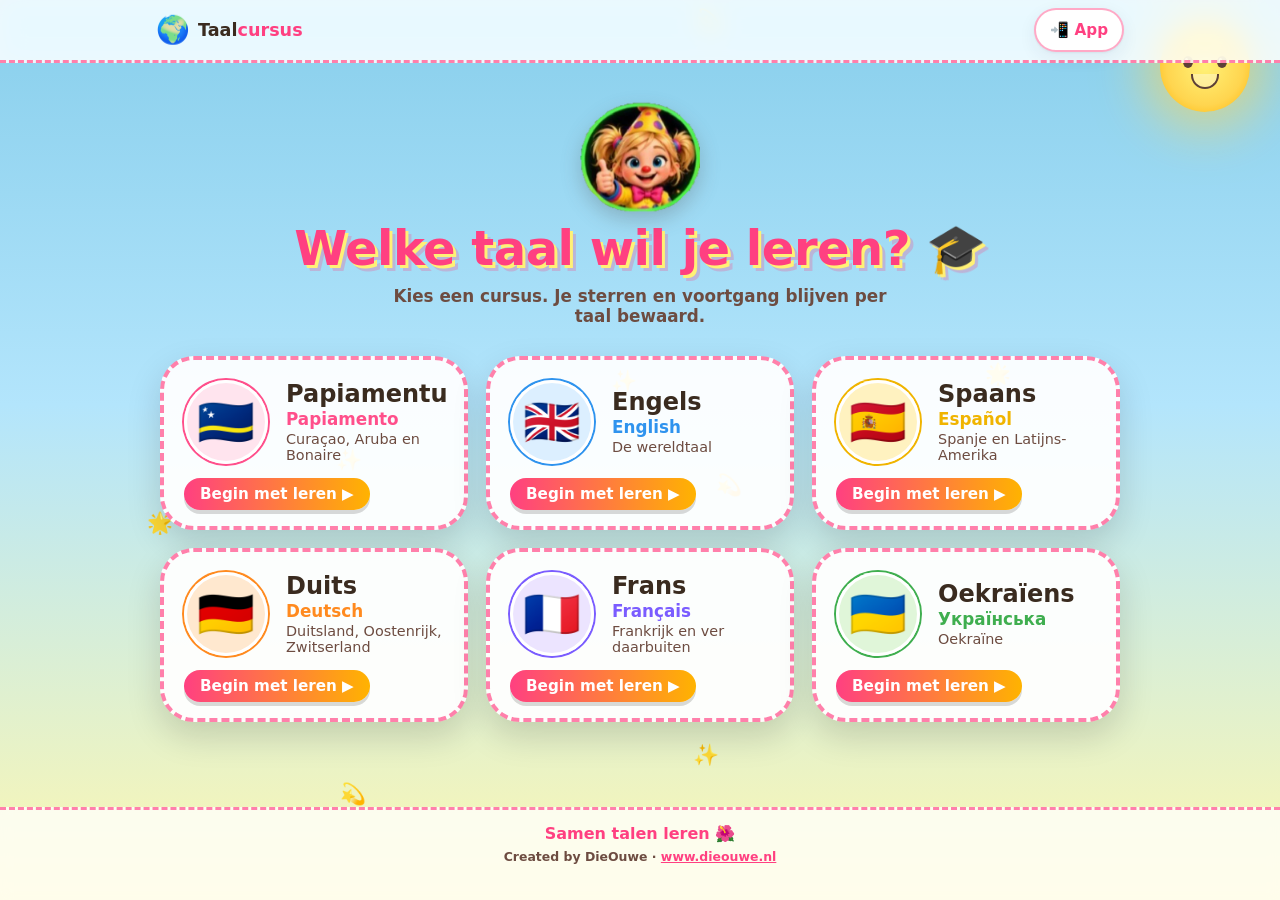
==== index.html @ 099bc3de "Meisje terug op hoofdpagina en onderhoudspagina (meisje.webp in de zip) Co-Authored-By: Claude Sonne" ====
<!DOCTYPE html>
<!-- Taalcursus - index.html (hoofdpagina) - v0.2.0 - Created by DieOuwe · www.dieouwe.nl -->
<html lang="nl">
<head>
<meta charset="UTF-8">
<meta name="viewport" content="width=device-width, initial-scale=1.0, viewport-fit=cover">
<meta name="description" content="Taalcursus: leer talen spelenderwijs met woorden, quiz, sterren en badges.">
<meta name="theme-color" content="#87ceeb">
<meta name="mobile-web-app-capable" content="yes">
<meta name="apple-mobile-web-app-capable" content="yes">
<meta name="apple-mobile-web-app-title" content="Taalcursus">
<title>🌍 Taalcursus</title>
<link rel="manifest" href="manifest.webmanifest">
<link rel="icon" href="data:image/svg+xml,%3Csvg xmlns=%22http://www.w3.org/2000/svg%22 viewBox=%220 0 100 100%22%3E%3Ctext y=%22.9em%22 font-size=%2290%22%3E🌍%3C/text%3E%3C/svg%3E">
<link rel="apple-touch-icon" href="icons/apple-touch-icon.png">
<link rel="stylesheet" href="hub.css">
<link rel="stylesheet" href="sfeer.css">
</head>
<body>

<header class="topbar">
  <div class="topbar-inner">
    <div class="brand" aria-label="Taalcursus">
      <span class="brand-logo" aria-hidden="true">🌍</span>
      <span class="brand-name">Taal<b>cursus</b></span>
    </div>
    <div class="stars-bar" id="totaalSterren" title="Al je sterren samen" hidden>
      <span aria-hidden="true">⭐</span>
      <span class="count" id="totaalCount">0</span>
      <span class="label">sterren</span>
    </div>
    <button class="top-btn install-btn" id="installBtn" type="button" title="Installeer als app" aria-label="Installeer als app">
      <span aria-hidden="true">📲</span><span class="lbl">App</span>
    </button>
  </div>
</header>

<main class="container">
  <div class="hero">
    <img class="hero-meisje" src="meisje.webp" alt="" width="120" height="120">
    <h1>Welke taal wil je leren? <span aria-hidden="true">🎓</span></h1>
    <p>Kies een cursus. Je sterren en voortgang blijven per taal bewaard.</p>
  </div>

  <section class="taal-grid" id="taalGrid" aria-label="Alle cursussen"></section>
</main>

<footer>
  <p class="foot-main">Samen talen leren 🌺</p>
  <p class="credit">Created by DieOuwe · <a href="https://www.dieouwe.nl" target="_blank" rel="noopener">www.dieouwe.nl</a></p>
</footer>

<div class="overlay" id="hulp" hidden>
  <div class="sheet" role="dialog" aria-modal="true" aria-labelledby="hulpTitel">
    <h2 id="hulpTitel">📲 Zet Taalcursus als app op je scherm</h2>
    <div id="hulpTekst"></div>
    <button type="button" class="sheet-close" id="hulpSluit">Sluiten</button>
  </div>
</div>

<noscript><p class="noscript">Zet JavaScript aan om een cursus te kiezen.</p></noscript>

<script src="cursussen.js"></script>
<script src="hub.js"></script>
<script src="sfeer.js"></script>
<script src="pwa.js"></script>
</body>
</html>
---- hub.css ----
/* ============================================================
   Taalcursus - stijl hoofdpagina  (hub.css)  v0.2.0
   Created by DieOuwe · www.dieouwe.nl
   Zelfde vormgeving en variabelen als de cursussen (papiamento/css/style.css),
   zodat alles één familie lijkt. Aanpassen? Pas eerst de variabelen in :root aan.
   ============================================================ */
:root {
  --ink: #2a2447; --muted: #7a7494; --line: rgba(42, 36, 71, .10); --bg: #fffaf3; --card: #fff;
  --brand: #6c4cf5; --pink: #ff4f8b; --sun: #ffc933;
  --r-lg: 28px; --r-md: 20px; --r-sm: 14px;
  --shadow-1: 0 1px 2px rgba(42, 36, 71, .06), 0 6px 18px rgba(42, 36, 71, .07);
  --shadow-2: 0 2px 4px rgba(42, 36, 71, .06), 0 14px 34px rgba(42, 36, 71, .12);
  --font: ui-rounded, "SF Pro Rounded", "Nunito", "Quicksand", "Segoe UI Variable Display", "Segoe UI", system-ui, -apple-system, sans-serif;
  --tint: #f1ecff; --edge: #6c4cf5;
}
[data-color="pink"]   { --tint: #ffe4ee; --edge: #ff4f8b; }
[data-color="green"]  { --tint: #e0f6d9; --edge: #3fae4f; }
[data-color="yellow"] { --tint: #fff2c0; --edge: #f0b400; }
[data-color="purple"] { --tint: #ece4ff; --edge: #7a5cff; }
[data-color="red"]    { --tint: #ffe2de; --edge: #ef5a4f; }
[data-color="blue"]   { --tint: #dcefff; --edge: #2f93ee; }
[data-color="orange"] { --tint: #ffe8cf; --edge: #ff8a1f; }

* { box-sizing: border-box; margin: 0; padding: 0; -webkit-tap-highlight-color: transparent; }
html { -webkit-text-size-adjust: 100%; }
body {
  font-family: var(--font); color: var(--ink); min-height: 100vh; overflow-x: hidden; background-color: var(--bg);
  background-image:
    radial-gradient(900px 500px at 8% -5%, #ffd9e6 0, transparent 60%),
    radial-gradient(800px 500px at 100% 0%, #dcecff 0, transparent 60%),
    radial-gradient(700px 500px at 50% 110%, #e6f9dc 0, transparent 60%);
  background-attachment: fixed;
  display: flex; flex-direction: column;
}
button { font-family: inherit; color: inherit; touch-action: manipulation; cursor: pointer; border: 0; background: none; }
button:focus-visible, a:focus-visible { outline: 4px solid var(--brand); outline-offset: 3px; }
[hidden] { display: none !important; }
.noscript { text-align: center; padding: 20px; }
.container { max-width: 1000px; width: 100%; margin: 0 auto; padding: 0 20px; flex: 1; }

/* bovenbalk */
.topbar {
  position: sticky; top: 0; z-index: 100; background: rgba(255, 255, 255, .82);
  -webkit-backdrop-filter: saturate(160%) blur(12px); backdrop-filter: saturate(160%) blur(12px);
  border-bottom: 1px solid var(--line); padding-top: env(safe-area-inset-top);
}
.topbar-inner { max-width: 1000px; margin: 0 auto; padding: 8px 16px; display: flex; align-items: center; gap: 10px; }
.brand { display: flex; align-items: center; gap: 8px; margin-right: auto; min-width: 0; text-decoration: none; color: inherit; border-radius: 12px; }
.brand-logo { font-size: 1.7rem; line-height: 1; transition: transform .2s; }
a.brand:hover .brand-logo { transform: rotate(-12deg) scale(1.1); }
.brand-name { font-size: 1.1rem; font-weight: 600; white-space: nowrap; }
.brand-name b { color: var(--brand); font-weight: 800; }
.stars-bar { display: flex; align-items: center; gap: 8px; background: #fff6d6; border: 2px solid var(--sun); border-radius: 999px; padding: 5px 14px; min-height: 44px; }
.stars-bar .count { font-size: 1.2rem; font-weight: 800; color: #b26a00; font-variant-numeric: tabular-nums; }
.stars-bar .label { font-size: .85rem; color: #a07a2b; font-weight: 600; }
.top-btn {
  min-width: 44px; min-height: 44px; border-radius: 999px; background: #fff; border: 2px solid var(--line); box-shadow: var(--shadow-1);
  display: inline-flex; align-items: center; justify-content: center; gap: 6px; font-size: 1.2rem; transition: transform .15s, border-color .15s;
}
.top-btn:hover { transform: translateY(-1px); border-color: var(--brand); }
.install-btn { padding: 0 14px; font-weight: 700; font-size: .95rem; color: var(--brand); border-color: rgba(108, 76, 245, .35); }
.install-btn .lbl { display: none; }

/* hoofdpagina */
.hero { text-align: center; padding: 34px 0 22px; }
.hero h1 { font-size: clamp(1.9rem, 6vw, 3rem); font-weight: 800; letter-spacing: -.5px; color: var(--ink); line-height: 1.15; }
.hero p { margin: 10px auto 0; max-width: 520px; color: var(--muted); font-size: 1.05rem; font-weight: 500; }

.taal-grid { display: grid; grid-template-columns: 1fr; gap: 16px; padding: 8px 0 40px; }
.taal-card {
  position: relative; display: grid; grid-template-columns: auto 1fr; grid-template-areas: "vlag tekst" "voet voet";
  align-items: center; column-gap: 18px; row-gap: 14px; text-decoration: none; color: inherit;
  background: var(--card); border: 1px solid var(--line); border-radius: var(--r-lg); padding: 20px 20px 16px; box-shadow: var(--shadow-1);
  transition: transform .18s, box-shadow .18s; overflow: hidden;
}
.taal-card::before { content: ""; position: absolute; inset: 0 0 auto 0; height: 6px; background: var(--edge); }
.taal-card:hover { transform: translateY(-4px); box-shadow: var(--shadow-2); }
.taal-card:active { transform: scale(.985); }
.vlag {
  grid-area: vlag; display: grid; place-items: center; width: 84px; height: 84px; border-radius: 50%; font-size: 2.9rem;
  background: var(--tint); box-shadow: inset 0 0 0 3px #fff, 0 0 0 2px var(--edge);
}
.taal-tekst { grid-area: tekst; display: flex; flex-direction: column; min-width: 0; }
.taal-tekst h2 { font-size: 1.5rem; font-weight: 800; line-height: 1.15; }
.taal-tekst .eigen { font-size: 1.05rem; font-weight: 700; color: var(--edge); }
.taal-tekst .sub { font-size: .9rem; color: var(--muted); font-weight: 500; margin-top: 2px; }
.taal-voet { grid-area: voet; display: flex; flex-wrap: wrap; gap: 8px; align-items: center; }
.stat { background: var(--tint); color: var(--ink); border-radius: 999px; padding: 5px 12px; font-size: .9rem; font-weight: 800; }
.badge-go { background: var(--edge); color: #fff; border-radius: 999px; padding: 7px 16px; font-size: .95rem; font-weight: 800; }
.badge-soon { background: rgba(42, 36, 71, .08); color: var(--muted); border-radius: 999px; padding: 6px 14px; font-size: .9rem; font-weight: 800; }
.taal-card.soon { background: rgba(255, 255, 255, .7); }
.taal-card.soon .vlag { filter: grayscale(.55); opacity: .85; }
.taal-card.soon::before { opacity: .45; }

/* "binnenkort"-pagina's */
.soon-page { max-width: 560px; margin: 0 auto; text-align: center; padding: 40px 0 50px; }
.soon-card { background: var(--card); border: 1px solid var(--line); border-radius: 32px; padding: 0 24px 28px; box-shadow: var(--shadow-2); overflow: hidden; }
.soon-card .stage { margin: 0 -24px 20px; padding: 30px 0 24px; background: var(--tint); }
.soon-card .stage .vlag { display: inline-grid; width: 120px; height: 120px; font-size: 4.2rem; }
.soon-card h1 { font-size: clamp(1.8rem, 7vw, 2.4rem); font-weight: 800; }
.soon-card .eigen { color: var(--edge); font-weight: 800; font-size: 1.15rem; margin-top: 2px; }
.soon-card p { color: var(--muted); font-weight: 500; line-height: 1.55; margin: 14px auto 0; max-width: 420px; }
.soon-card ul { list-style: none; text-align: left; display: inline-block; margin: 16px 0 0; }
.soon-card li { padding: 4px 0; font-weight: 700; }
.soon-card li::before { content: "✓"; color: var(--edge); font-weight: 800; margin-right: 10px; }
.knop-terug {
  display: inline-flex; align-items: center; justify-content: center; margin-top: 24px; min-height: 52px; padding: 0 30px; border-radius: 999px;
  text-decoration: none; font-weight: 800; font-size: 1.05rem; color: #fff; background: linear-gradient(135deg, #6c4cf5, #8a6bff); box-shadow: 0 8px 20px rgba(108, 76, 245, .35);
}

/* uitleg-overlay (app installeren) */
.overlay { position: fixed; inset: 0; z-index: 1100; display: grid; place-items: center; padding: 16px; background: rgba(42, 36, 71, .55); -webkit-backdrop-filter: blur(4px); backdrop-filter: blur(4px); }
.sheet { width: min(480px, 100%); max-height: 90vh; overflow: auto; background: #fff; border-radius: var(--r-lg); padding: 24px 22px 20px; box-shadow: var(--shadow-2); }
.sheet h2 { font-size: 1.3rem; font-weight: 800; margin-bottom: 10px; }
.sheet p, .sheet li { line-height: 1.5; font-size: 1rem; }
.sheet ol, .sheet ul { margin: 8px 0 8px 22px; }
.sheet .warn { background: #fff4d6; border-radius: var(--r-sm); padding: 10px 12px; margin: 10px 0; font-size: .95rem; }
.sheet-close { display: block; margin: 16px auto 0; min-height: 48px; padding: 0 32px; border-radius: 999px; font-size: 1.05rem; font-weight: 800; color: #fff; background: var(--brand); }

footer { text-align: center; padding: 8px 20px 36px; color: var(--muted); }
footer .foot-main { font-weight: 800; color: var(--brand); }
footer .credit { margin-top: 6px; font-size: .78rem; }
footer a { color: inherit; }

@media (min-width: 640px) {
  .install-btn .lbl { display: inline; }
  .taal-grid { grid-template-columns: repeat(2, 1fr); gap: 18px; }
}
@media (min-width: 900px) {
  .taal-grid { grid-template-columns: repeat(3, 1fr); }
}
@media (max-width: 480px) {
  .container { padding: 0 14px; }
  .topbar-inner { padding: 6px 10px; gap: 8px; }
  .stars-bar { padding: 4px 12px; gap: 6px; }
  .hero { padding: 22px 0 14px; }
  .vlag { width: 72px; height: 72px; font-size: 2.5rem; }
  .taal-tekst h2 { font-size: 1.35rem; }
}
@media (prefers-reduced-motion: reduce) { * { animation: none !important; transition: none !important; } }

/* ============================================================
   Merk "De wereld rond in 80 vragen" (v0.2.0): hemel, speelse letters, stippellijnen.
   Staat achteraan, zodat het de standaardwaarden hierboven overschrijft. Zon, wolken en ballonnen: sfeer.css / sfeer.js.
   ============================================================ */
:root {
  --ink: #3a2b1f; --muted: #6d4c41; --brand: #ff4081; --pink: #ff4081; --dash: #ff80ab;
  --font: "Comic Sans MS", "Baloo 2", ui-rounded, "Segoe UI", system-ui, -apple-system, sans-serif;
  --sun-top: 74px;
}
body { background-color: #b3e5fc; background-image: linear-gradient(180deg, #87ceeb 0%, #b3e5fc 45%, #fff8b0 100%); background-attachment: fixed; position: relative; }
.container, footer { position: relative; z-index: 2; }
.topbar { background: rgba(255, 255, 255, .85); border-bottom: 3px dashed var(--dash); }
.brand-name b { color: var(--brand); }
.install-btn { color: var(--brand); border-color: rgba(255, 64, 129, .45); }
.top-btn:hover { border-color: var(--brand); }
.stars-bar { background: #fff8d6; border-color: #ffb300; }

.hero h1 { color: #ff4081; text-shadow: 3px 3px 0 #fff176, 6px 6px 0 rgba(255, 64, 129, .25); }
.hero p { color: var(--muted); font-weight: 700; }

.taal-card { background: rgba(255, 255, 255, .93); border: 4px dashed var(--dash); border-radius: 34px; box-shadow: 0 14px 34px rgba(0, 0, 0, .15); }
.taal-card::before { display: none; }
.taal-card:hover { transform: translateY(-5px) rotate(-.6deg); box-shadow: 0 20px 44px rgba(0, 0, 0, .2); }
.taal-card.soon { background: rgba(255, 255, 255, .75); }
.taal-tekst h2 { color: var(--ink); }
.badge-go { background: linear-gradient(90deg, #ff4081, #ffb300); box-shadow: 0 4px 0 rgba(0, 0, 0, .15); }
.badge-soon { background: rgba(58, 43, 31, .08); }
.stat { background: #fff8d6; }

.soon-card { border: 4px dashed var(--dash); border-radius: 34px; }
.knop-terug { background: linear-gradient(90deg, #ff4081, #ffb300); box-shadow: 0 6px 0 rgba(0, 0, 0, .15); }
.sheet-close { background: var(--brand); }
.sheet { border: 4px dashed var(--dash); }

footer { background: rgba(255, 255, 255, .75); -webkit-backdrop-filter: blur(6px); backdrop-filter: blur(6px); border-top: 3px dashed var(--dash); margin-top: 10px; padding-top: 14px; color: var(--muted); font-weight: 700; }
footer .foot-main { color: var(--brand); }
footer a { color: var(--brand); }

/* meisje op de hoofdpagina (zelfde figuurtje als bij goed/fout in de cursussen) */
.hero-meisje { display: block; margin: 0 auto 4px; width: 120px; height: 120px; object-fit: contain; filter: drop-shadow(0 8px 10px rgba(58, 43, 31, .22)); animation: meisjeZacht 5s ease-in-out infinite; }
@keyframes meisjeZacht { 0%, 100% { transform: translateY(0) rotate(-2deg); } 50% { transform: translateY(-5px) rotate(2deg); } }
@media (max-width: 480px) { .hero-meisje { width: 96px; height: 96px; } }
@media (prefers-reduced-motion: reduce) { .hero-meisje { animation: none; } }
---- sfeer.css ----
/* ============================================================
   Taalcursus - sfeer (zon, wolken, ballonnen, sterren, vlaggetjes)  (sfeer.css)  v0.1.0
   Created by DieOuwe · www.dieouwe.nl
   Het vrolijke merk van "De wereld rond in 80 vragen". Wordt geladen door de hoofdpagina en de onderhoudspagina.
   De elementen worden door sfeer.js gemaakt. Bij "minder beweging" staat alles stil.
   ============================================================ */
:root { --sun-top: 22px; }

.sun {
  position: fixed; top: var(--sun-top); right: 30px; width: 90px; height: 90px; border-radius: 50%; z-index: 0; pointer-events: none;
  background: radial-gradient(circle, #fff176 0%, #ffd54f 60%, #ffb300 100%);
  box-shadow: 0 0 50px 16px rgba(255, 213, 79, .6); animation: sunPulse 4s ease-in-out infinite;
}
@keyframes sunPulse { 0%, 100% { transform: scale(1); } 50% { transform: scale(1.08); } }
.sun .eye { position: absolute; top: 38%; width: 10px; height: 12px; background: #5d4037; border-radius: 50%; }
.sun .eye.left { left: 26%; }
.sun .eye.right { right: 26%; }
.sun .eye::after { content: ''; position: absolute; top: 2px; left: 2px; width: 3px; height: 3px; background: #fff; border-radius: 50%; }
.sun .mouth {
  position: absolute; bottom: 26%; left: 50%; transform: translateX(-50%); width: 28px; height: 15px;
  border: 2.5px solid #5d4037; border-top: none; border-radius: 0 0 28px 28px; background: rgba(255, 255, 255, .35);
}

.cloud { position: fixed; background: #fff; border-radius: 50%; opacity: .9; z-index: 0; pointer-events: none; filter: drop-shadow(0 6px 10px rgba(0, 0, 0, .08)); }
.cloud::before, .cloud::after { content: ''; position: absolute; background: #fff; border-radius: 50%; }
.cloud::before { width: 60%; height: 100%; top: -45%; left: 10%; }
.cloud::after { width: 50%; height: 90%; top: -30%; right: 10%; }
.cloud1 { width: 120px; height: 42px; top: 70px; left: -200px; animation: drift 40s linear infinite; }
.cloud2 { width: 90px; height: 32px; top: 150px; left: -200px; animation: drift 55s linear infinite; animation-delay: -15s; }
.cloud3 { width: 150px; height: 52px; top: 36px; left: -250px; animation: drift 70s linear infinite; animation-delay: -30s; }
@keyframes drift { from { transform: translateX(0); } to { transform: translateX(120vw); } }

.balloon {
  position: fixed; bottom: -220px; width: 50px; height: 66px; border-radius: 50% 50% 50% 50% / 60% 60% 40% 40%; z-index: 1; pointer-events: none;
  animation: floatUp linear infinite; box-shadow: inset -8px -10px 0 rgba(0, 0, 0, .08);
}
.balloon::after { content: ''; position: absolute; bottom: -10px; left: 50%; width: 2px; height: 12px; background: #8d6e63; transform: translateX(-50%); }
.balloon::before { content: ''; position: absolute; top: 10px; left: 12px; width: 12px; height: 17px; background: rgba(255, 255, 255, .55); border-radius: 50%; transform: rotate(-20deg); }
@keyframes floatUp { from { transform: translateY(0) rotate(-3deg); } to { transform: translateY(-130vh) rotate(3deg); } }

.star { position: fixed; font-size: 1.3rem; animation: twinkle 2s ease-in-out infinite; z-index: 1; pointer-events: none; }
@keyframes twinkle { 0%, 100% { opacity: .3; transform: scale(.8) rotate(0deg); } 50% { opacity: 1; transform: scale(1.2) rotate(20deg); } }

.road { position: fixed; bottom: 56px; left: 0; right: 0; height: 6px; background: repeating-linear-gradient(90deg, #555 0 26px, transparent 26px 52px); opacity: .35; z-index: 1; pointer-events: none; }
.vehicle { position: fixed; bottom: 62px; font-size: 4.5rem; z-index: 2; pointer-events: none; filter: drop-shadow(0 8px 8px rgba(0, 0, 0, .25)); }
.police { left: -200px; animation: driveRight 9s linear infinite; }
.fire { right: -200px; animation: driveLeft 11s linear infinite; animation-delay: 2s; }
@keyframes driveRight {
  0% { transform: translateX(0) scaleX(-1) translateY(0); } 45% { transform: translateX(48vw) scaleX(-1) translateY(-3px); }
  55% { transform: translateX(48vw) scaleX(-1) translateY(-3px); } 100% { transform: translateX(120vw) scaleX(-1) translateY(0); }
}
@keyframes driveLeft {
  0% { transform: translateX(0) scaleX(1) translateY(0); } 45% { transform: translateX(-48vw) scaleX(1) translateY(-3px); }
  55% { transform: translateX(-48vw) scaleX(1) translateY(-3px); } 100% { transform: translateX(-120vw) scaleX(1) translateY(0); }
}
.vehicle .light { position: absolute; top: -8px; left: 50%; transform: translateX(-50%); width: 20px; height: 20px; border-radius: 50%; animation: flash .5s steps(2) infinite; }
.police .light { background: #2196f3; box-shadow: 0 0 22px 8px #2196f3; }
.fire .light { background: #f44336; box-shadow: 0 0 22px 8px #f44336; }
@keyframes flash { 0%, 100% { opacity: 1; } 50% { opacity: .15; } }

.vlag-popup {
  position: fixed; z-index: 5; pointer-events: none; display: flex; flex-direction: column; align-items: center; gap: 6px;
  animation: popUp 5s cubic-bezier(.25, 1.2, .4, 1) forwards; filter: drop-shadow(0 10px 14px rgba(0, 0, 0, .25)); will-change: transform, opacity;
}
.vlag-popup .vlag-groot { font-size: 4rem; line-height: 1; animation: vlagWiggle 2.2s ease-in-out infinite; }
.vlag-popup .naam {
  padding: 5px 16px; font-size: 1rem; font-weight: 900; color: #fff; white-space: nowrap; border-radius: 99px; border: 3px solid #fff;
  background: linear-gradient(90deg, #ff4081, #ffb300, #66bb6a, #42a5f5); background-size: 300% 100%;
  box-shadow: 0 6px 0 rgba(0, 0, 0, .2); text-shadow: 2px 2px 0 rgba(0, 0, 0, .25); animation: regenboog 4s linear infinite;
}
@keyframes popUp {
  0% { opacity: 0; scale: .4; rotate: -15deg; } 12% { opacity: 1; scale: 1.1; rotate: 5deg; } 22% { scale: 1; rotate: -3deg; }
  35% { scale: 1.05; rotate: 3deg; } 50% { opacity: 1; scale: 1; rotate: 0deg; } 80% { opacity: 1; scale: 1; rotate: 0deg; }
  100% { opacity: 0; scale: .5; rotate: 15deg; }
}
@keyframes vlagWiggle { 0%, 100% { transform: rotate(-6deg) scale(1); } 50% { transform: rotate(6deg) scale(1.08); } }
@keyframes regenboog { 0% { background-position: 0% 50%; } 100% { background-position: 300% 50%; } }

@media (max-width: 480px) {
  .sun { width: 70px; height: 70px; right: 12px; }
  .sun .eye { width: 8px; height: 10px; }
  .sun .mouth { width: 22px; height: 12px; border-width: 2px; }
  .vehicle { font-size: 3.4rem; bottom: 52px; }
  .road { bottom: 46px; }
  .vehicle .light { width: 15px; height: 15px; top: -6px; }
  .vlag-popup .vlag-groot { font-size: 2.8rem; }
  .vlag-popup .naam { font-size: .85rem; padding: 4px 12px; }
}
@media (prefers-reduced-motion: reduce) {
  .sun, .cloud, .balloon, .star, .vehicle, .vlag-popup, .vlag-popup .vlag-groot, .vlag-popup .naam, .vehicle .light { animation: none !important; }
  .cloud1 { left: 8%; } .cloud2 { left: 55%; } .cloud3 { left: 30%; }
}
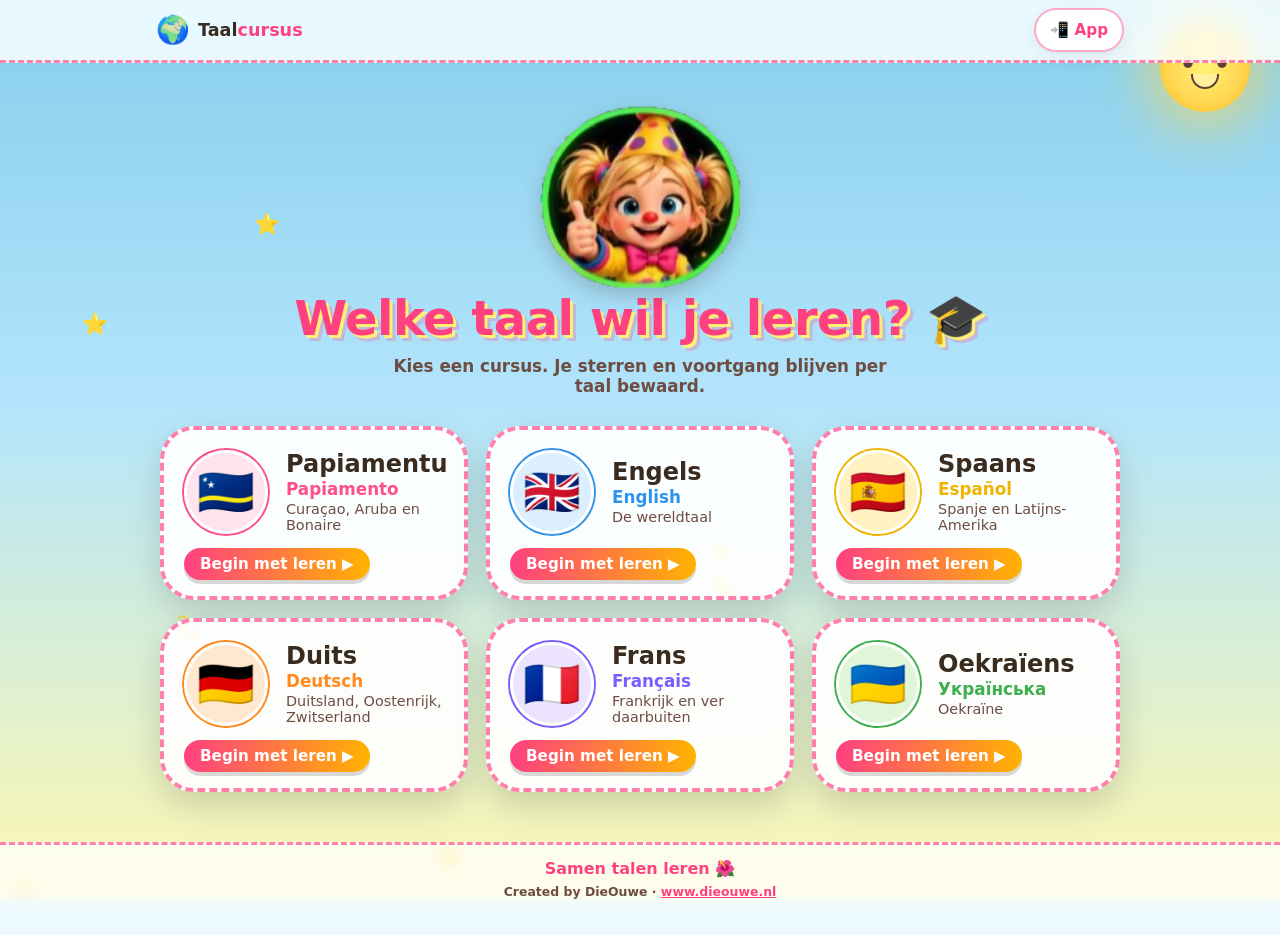
==== commit 6b47c9a3: "Echte meisje (leunend) op onderhoud, hoofdpagina en cursussen; cirkelplaatjes weer alleen voor goed/" ====
--- a/index.html
+++ b/index.html
@@ -37,7 +37,7 @@
 
 <main class="container">
   <div class="hero">
-    <img class="hero-meisje" src="meisje.webp" alt="" width="120" height="120">
+    <img class="hero-meisje" src="meisje.webp" alt="" width="200" height="181">
     <h1>Welke taal wil je leren? <span aria-hidden="true">🎓</span></h1>
     <p>Kies een cursus. Je sterren en voortgang blijven per taal bewaard.</p>
   </div>
--- a/hub.css
+++ b/hub.css
@@ -178,7 +178,7 @@
 footer a { color: var(--brand); }
 
 /* meisje op de hoofdpagina (zelfde figuurtje als bij goed/fout in de cursussen) */
-.hero-meisje { display: block; margin: 0 auto 4px; width: 120px; height: 120px; object-fit: contain; filter: drop-shadow(0 8px 10px rgba(58, 43, 31, .22)); animation: meisjeZacht 5s ease-in-out infinite; }
+.hero-meisje { display: block; margin: 0 auto -6px; width: 200px; height: auto; filter: drop-shadow(0 8px 10px rgba(58, 43, 31, .22)); animation: meisjeZacht 5s ease-in-out infinite; }
 @keyframes meisjeZacht { 0%, 100% { transform: translateY(0) rotate(-2deg); } 50% { transform: translateY(-5px) rotate(2deg); } }
-@media (max-width: 480px) { .hero-meisje { width: 96px; height: 96px; } }
+@media (max-width: 480px) { .hero-meisje { width: 150px; } }
 @media (prefers-reduced-motion: reduce) { .hero-meisje { animation: none; } }
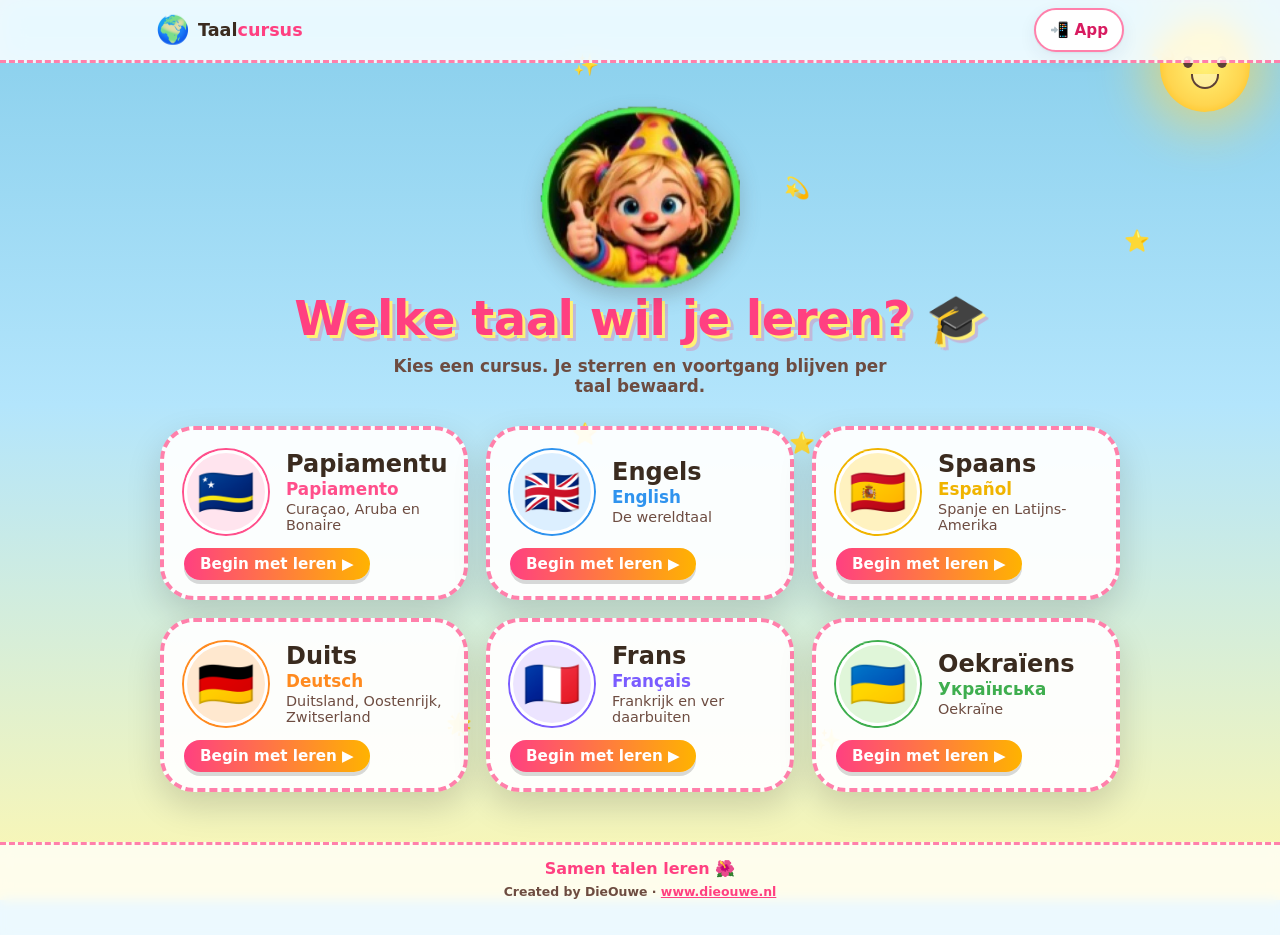
==== commit 75569041: "Gedeeld kleuren.css: alle pagina's in de kleuren en lucht van de onderhoudspagina Co-Authored-By: Cl" ====
--- a/index.html
+++ b/index.html
@@ -14,6 +14,7 @@
 <link rel="icon" href="data:image/svg+xml,%3Csvg xmlns=%22http://www.w3.org/2000/svg%22 viewBox=%220 0 100 100%22%3E%3Ctext y=%22.9em%22 font-size=%2290%22%3E🌍%3C/text%3E%3C/svg%3E">
 <link rel="apple-touch-icon" href="icons/apple-touch-icon.png">
 <link rel="stylesheet" href="hub.css">
+<link rel="stylesheet" href="kleuren.css">
 <link rel="stylesheet" href="sfeer.css">
 </head>
 <body>
--- a/kleuren.css
+++ b/kleuren.css
@@ -0,0 +1,83 @@
+/* ============================================================
+   Taalcursus - gedeelde kleuren en achtergrond  (kleuren.css)  v0.1.0
+   Created by DieOuwe · www.dieouwe.nl
+   EEN bron voor het merk "De wereld rond in 80 vragen": dezelfde lucht, dezelfde
+   roze/gele/blauwe kleuren en dezelfde stippelranden als de onderhoudspagina.
+   Wordt als LAATSTE stijlblad geladen door de hoofdpagina, de onderhoudspagina en elke cursus.
+   (De kopie in papiamento/css/kleuren.css wordt door tools/maak_cursus.py bijgewerkt uit dit bestand.)
+   Aanpassen? Pas hier de variabelen aan, dan volgt alles.
+   ============================================================ */
+:root {
+  --ink: #3a2b1f;
+  --muted: #6d4c41;
+  --brand: #ff4081;
+  --brand-dark: #d81b60;
+  --pink: #ff4081;
+  --pink-dark: #d81b60;
+  --dash: #ff80ab;
+  --sun: #ffb300;
+  --geel: #fff176;
+  --sky: #42a5f5;
+  --sky-dark: #1e88e5;
+  --green: #66bb6a;
+  --purple: #ff4081;           /* oude "paarse" accenten zijn nu merk-roze */
+  --lucht: linear-gradient(180deg, #87ceeb 0%, #b3e5fc 45%, #fff8b0 100%);
+  --font: "Comic Sans MS", "Comic Sans", "Baloo 2", system-ui, -apple-system, "Segoe UI", Roboto, sans-serif;
+}
+
+body {
+  font-family: var(--font);
+  color: var(--ink);
+  background-color: #b3e5fc;
+  background-image: var(--lucht);
+  background-attachment: fixed;
+}
+
+/* balk boven en voet onder: wit-doorzichtig met roze stippellijn */
+.topbar { background: rgba(255, 255, 255, .85); border-bottom: 3px dashed var(--dash); }
+footer { background: rgba(255, 255, 255, .75); border-top: 3px dashed var(--dash); color: var(--muted); }
+footer .foot-main { color: var(--pink); }
+
+/* titels: roze met gele schaduw */
+.hero h1 { color: var(--pink); text-shadow: 3px 3px 0 var(--geel), 6px 6px 0 rgba(255, 64, 129, .25); }
+.hero p { color: var(--muted); font-weight: 700; }
+.hero p b { color: var(--pink); }
+.learn-title { color: var(--pink); text-shadow: 2px 2px 0 var(--geel); }
+.menu-section > h3 { color: var(--muted); text-shadow: 1px 1px 0 #fff; }
+
+/* kaarten: licht doorzichtig wit */
+.learn-card, .question, .leerkaart, .sheet, .option, .badge-card.earned { background: rgba(255, 255, 255, .92); }
+.menu-card:not(.action) { background-color: var(--tint); }
+
+/* knoppen en keuzes: roze rand zoals het kader van de onderhoudspagina */
+.dialect-btn { color: var(--pink-dark); border-color: var(--dash); }
+.dialect-btn:hover { color: var(--pink); }
+.dialect-btn.on { background: var(--pink); border-color: var(--pink); color: #fff; }
+.back-btn, .round-btn, .top-btn { border-color: var(--dash); color: var(--pink-dark); }
+.top-btn:hover, .round-btn:hover { border-color: var(--pink); background: #fff0f5; }
+.install-btn { color: var(--pink-dark); }
+.stars-bar { background: #fff8d6; border-color: var(--sun); }
+.stars-bar .count { color: var(--pink); }
+.menu-card .cat-count, .menu-card.action .cat-count { color: var(--pink-dark); }
+.menu-card .sub, .menu-card.action .sub { color: var(--muted); }
+.learn-card .stage { border-bottom-color: var(--dash); }
+.learn-card .nl-word, .lk-nl { color: var(--sky-dark); }
+.question { color: var(--pink-dark); border-color: var(--sky); }
+.option { border-color: var(--dash); }
+.option:hover:not(:disabled) { border-color: var(--pink); }
+.leerkaart { border-color: var(--dash); }
+.progress .dot.now { background: var(--pink); }
+.progress .dot.seen { background: var(--green); }
+.progress-text, .audio-note, .quiz-top { color: var(--muted); }
+
+/* grote knoppen: de gradienten van de onderhoudspagina */
+.speak-btn, .nav-card .big-btn, .listen-btn { background: linear-gradient(90deg, #ff4081, #ffb300); box-shadow: 0 6px 0 rgba(0, 0, 0, .15); border: 3px solid #fff; }
+.quiz-next button, .nav-card .big-btn.alt { background: linear-gradient(90deg, #42a5f5, #66bb6a); box-shadow: 0 6px 0 rgba(0, 0, 0, .15); border: 3px solid #fff; }
+.menu-card.action[data-color="blue"] { background: #dcefff; --edge: var(--sky); }
+.menu-card.action[data-color="orange"] { background: #fff1c9; --edge: var(--sun); }
+.sheet-close { background: var(--pink); box-shadow: 0 5px 0 var(--pink-dark); }
+.sheet { border-color: var(--dash); }
+.meter { background: #fff; border: 2px solid var(--dash); }
+
+/* de lucht ook achter de hoofdpagina en cursussen, niet donkerder worden bij dark mode */
+html { background: #b3e5fc; }
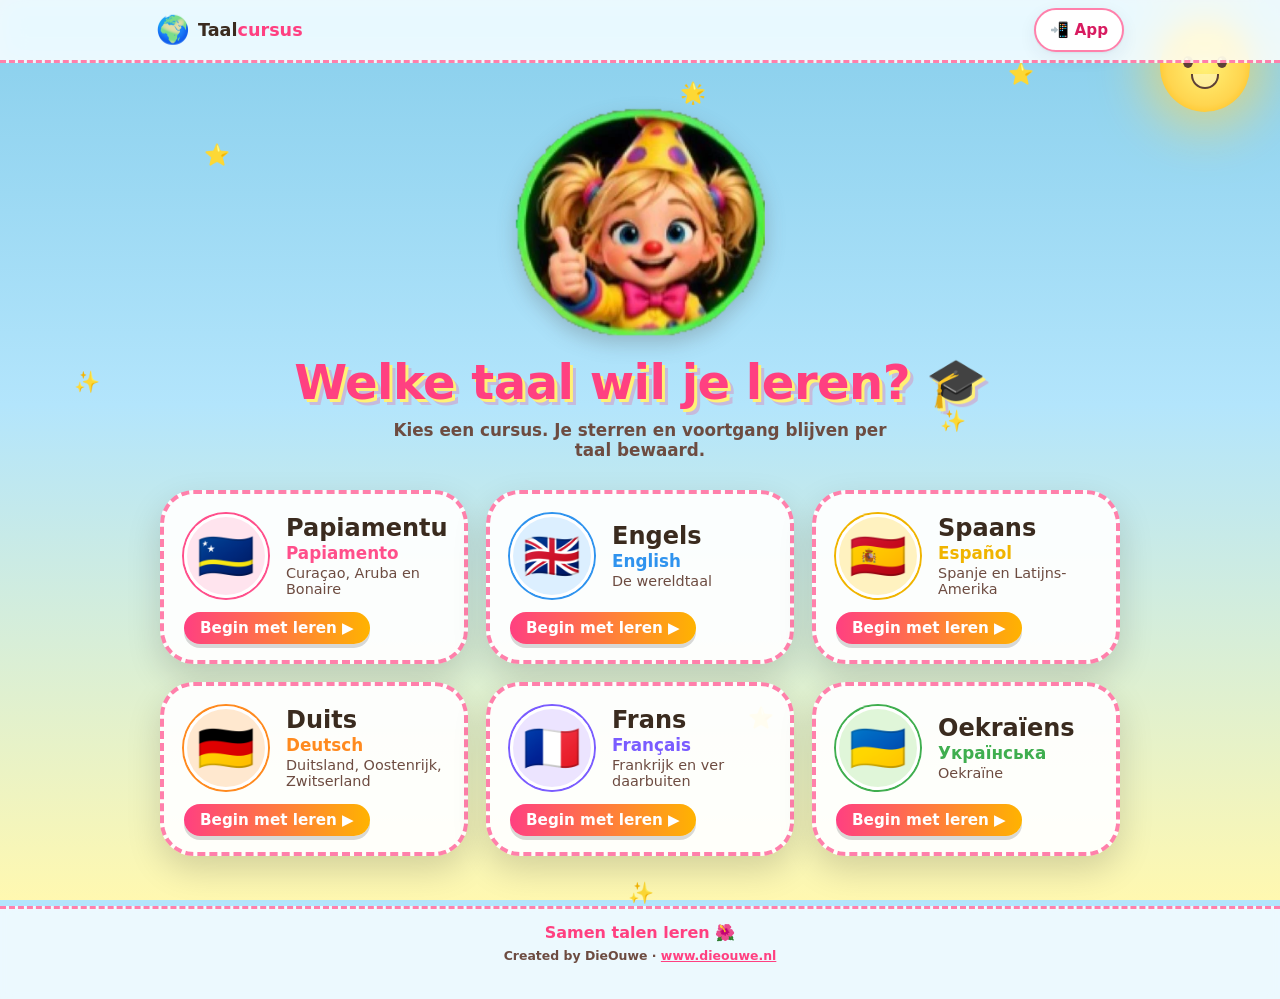
==== commit e2f38bc3: "Groter meisje op onderhoud (boven de rand) en hoofdpagina (boven titel) Co-Authored-By: Claude Sonne" ====
--- a/index.html
+++ b/index.html
@@ -38,7 +38,7 @@
 
 <main class="container">
   <div class="hero">
-    <img class="hero-meisje" src="meisje.webp" alt="" width="200" height="181">
+    <img class="hero-meisje" src="meisje.webp" alt="" width="250" height="226">
     <h1>Welke taal wil je leren? <span aria-hidden="true">🎓</span></h1>
     <p>Kies een cursus. Je sterren en voortgang blijven per taal bewaard.</p>
   </div>
--- a/hub.css
+++ b/hub.css
@@ -178,7 +178,7 @@
 footer a { color: var(--brand); }
 
 /* meisje op de hoofdpagina (zelfde figuurtje als bij goed/fout in de cursussen) */
-.hero-meisje { display: block; margin: 0 auto -6px; width: 200px; height: auto; filter: drop-shadow(0 8px 10px rgba(58, 43, 31, .22)); animation: meisjeZacht 5s ease-in-out infinite; }
+.hero-meisje { display: block; margin: 0 auto 8px; width: 250px; height: auto; filter: drop-shadow(0 8px 10px rgba(58, 43, 31, .22)); animation: meisjeZacht 5s ease-in-out infinite; }
 @keyframes meisjeZacht { 0%, 100% { transform: translateY(0) rotate(-2deg); } 50% { transform: translateY(-5px) rotate(2deg); } }
-@media (max-width: 480px) { .hero-meisje { width: 150px; } }
+@media (max-width: 480px) { .hero-meisje { width: 190px; } }
 @media (prefers-reduced-motion: reduce) { .hero-meisje { animation: none; } }
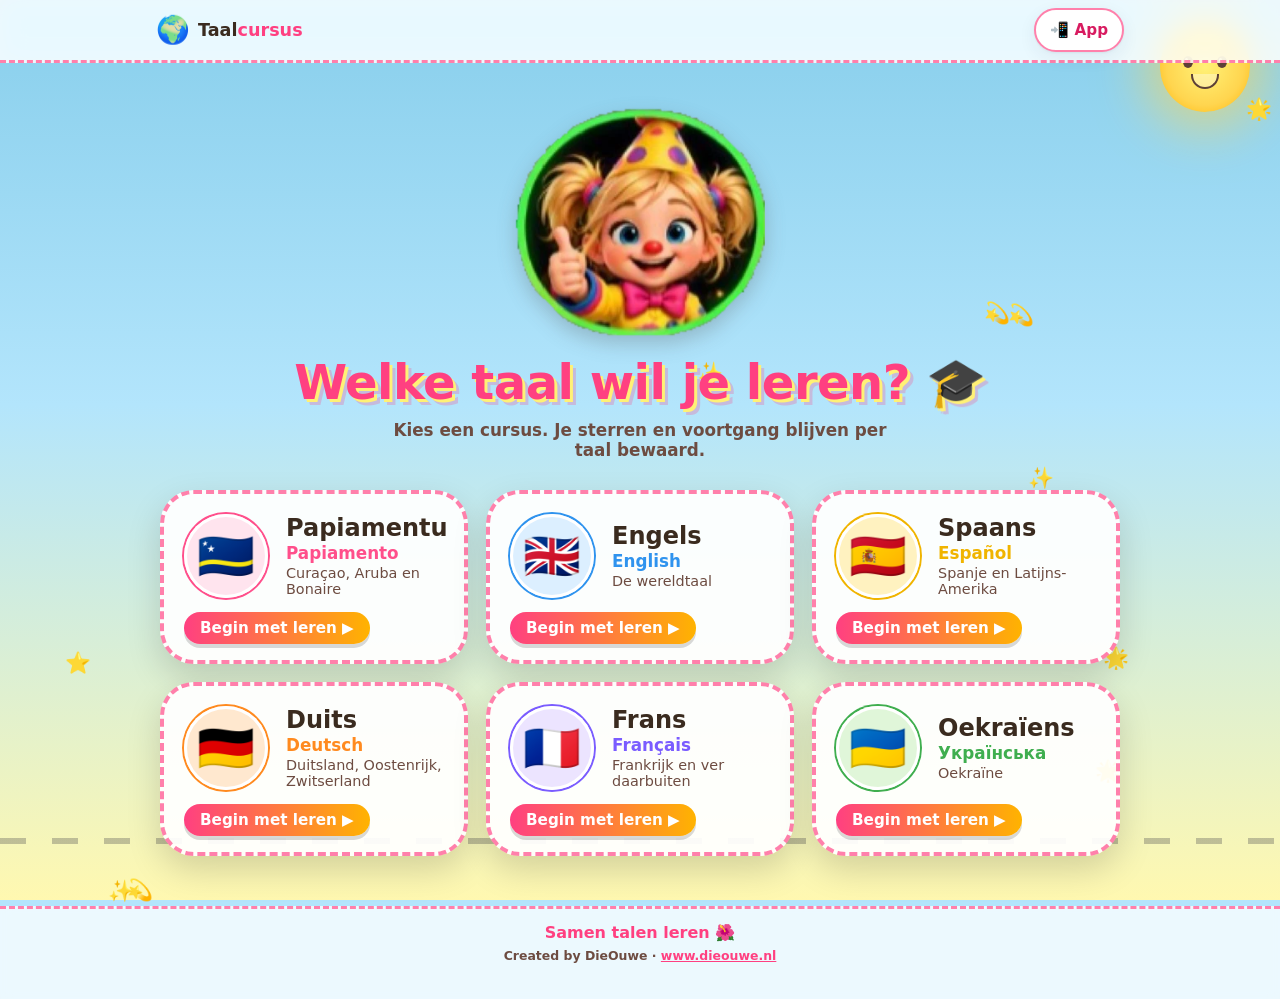
==== commit 626211c0: "Poppetje voor goed/fout-tekst; auto's en volle sfeer op de hoofdpagina Co-Authored-By: Claude Sonnet" ====
--- a/index.html
+++ b/index.html
@@ -17,7 +17,7 @@
 <link rel="stylesheet" href="kleuren.css">
 <link rel="stylesheet" href="sfeer.css">
 </head>
-<body>
+<body data-sfeer="vol">
 
 <header class="topbar">
   <div class="topbar-inner">
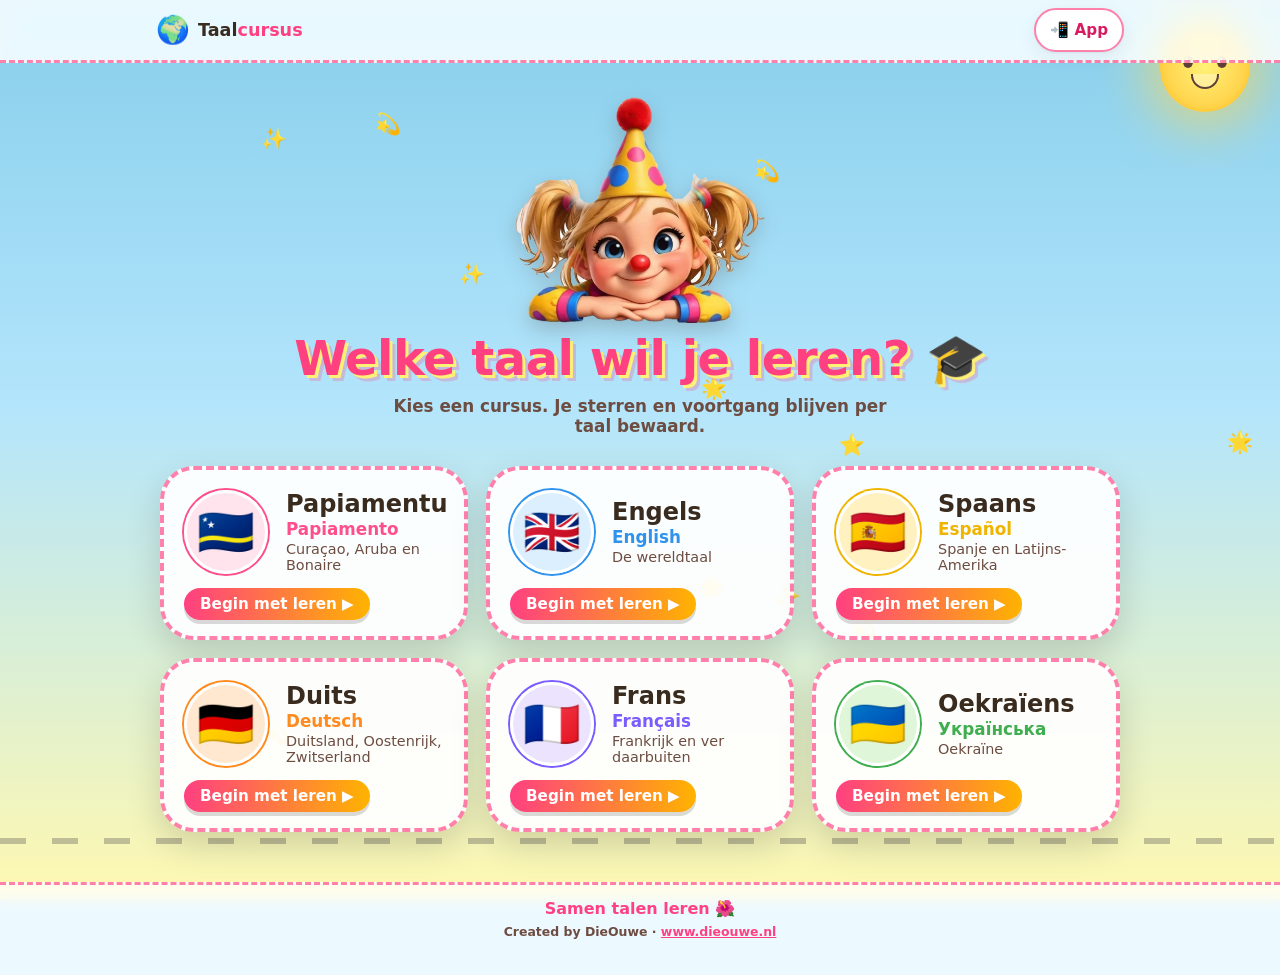
==== commit f7f6c854: "Meisje hernoemd naar meisje-boven.webp (cache van oud cirkel-plaatje omzeilen) Co-Authored-By: Claud" ====
--- a/index.html
+++ b/index.html
@@ -38,7 +38,7 @@
 
 <main class="container">
   <div class="hero">
-    <img class="hero-meisje" src="meisje.webp" alt="" width="250" height="226">
+    <img class="hero-meisje" src="meisje-boven.webp" alt="" width="250" height="226">
     <h1>Welke taal wil je leren? <span aria-hidden="true">🎓</span></h1>
     <p>Kies een cursus. Je sterren en voortgang blijven per taal bewaard.</p>
   </div>
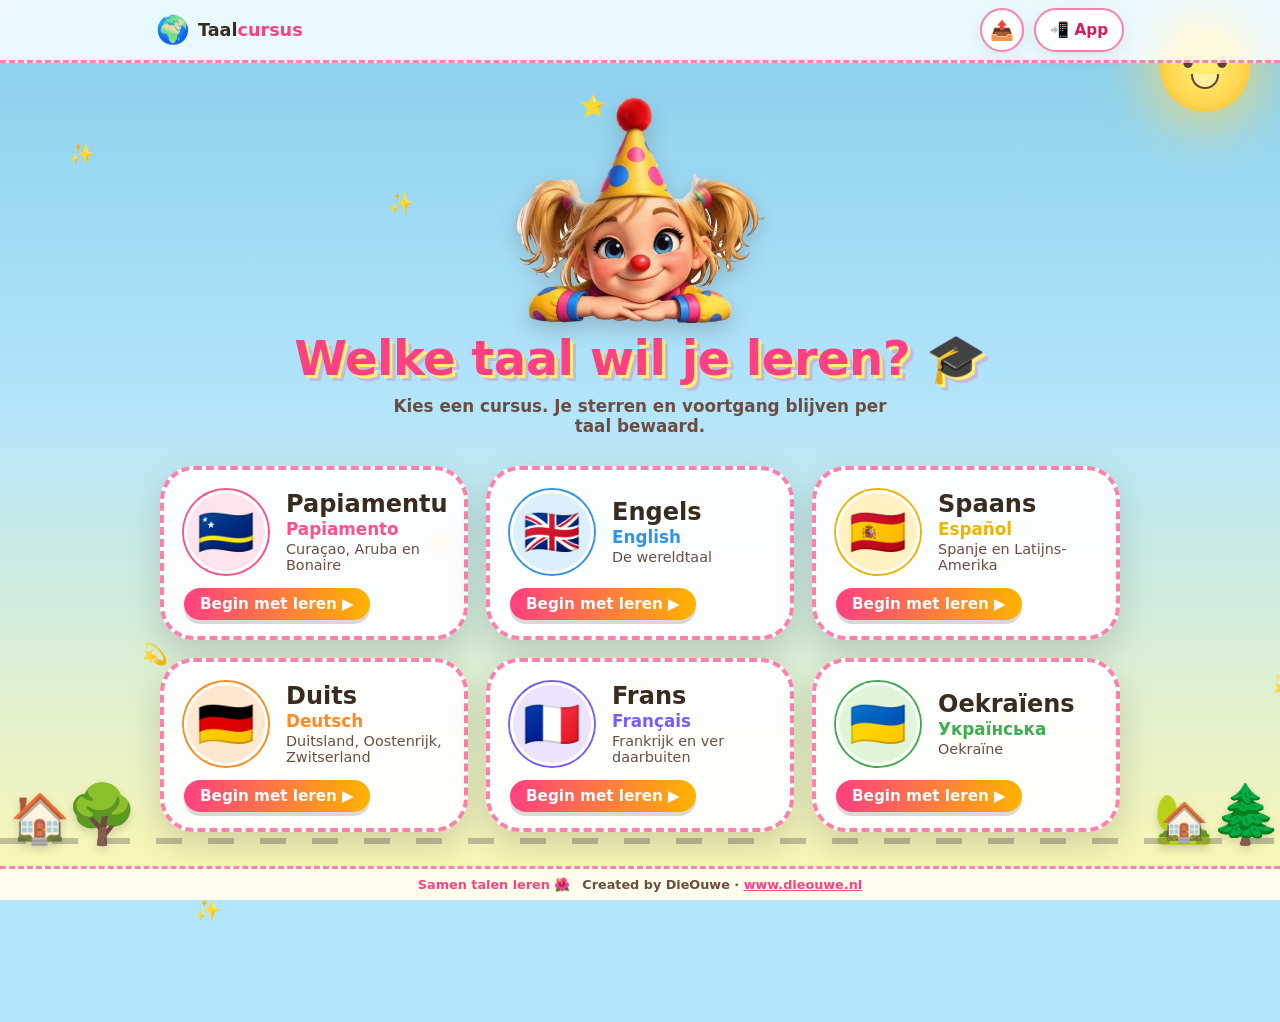
==== commit 8d54b5e5: "Deel-knop (WhatsApp, Facebook enz.), huisjes en bomen zichtbaar in browsers, README Co-Authored-By: " ====
--- a/index.html
+++ b/index.html
@@ -1,5 +1,5 @@
 <!DOCTYPE html>
-<!-- Taalcursus - index.html (hoofdpagina) - v0.2.0 - Created by DieOuwe · www.dieouwe.nl -->
+<!-- Taalcursus - index.html (hoofdpagina) - v0.10.0 - Created by DieOuwe · www.dieouwe.nl -->
 <html lang="nl">
 <head>
 <meta charset="UTF-8">
@@ -9,6 +9,13 @@
 <meta name="mobile-web-app-capable" content="yes">
 <meta name="apple-mobile-web-app-capable" content="yes">
 <meta name="apple-mobile-web-app-title" content="Taalcursus">
+<meta property="og:type" content="website">
+<meta property="og:site_name" content="Taalcursus">
+<meta property="og:title" content="Taalcursus: leer talen spelenderwijs">
+<meta property="og:description" content="Papiamentu, Engels, Spaans, Duits, Frans en Oekraïens met woorden, quiz, sterren en badges.">
+<meta property="og:image" content="https://taal.scriptspace.nl/meisje-boven.webp">
+<meta property="og:url" content="https://taal.scriptspace.nl/">
+<meta name="twitter:card" content="summary_large_image">
 <title>🌍 Taalcursus</title>
 <link rel="manifest" href="manifest.webmanifest">
 <link rel="icon" href="data:image/svg+xml,%3Csvg xmlns=%22http://www.w3.org/2000/svg%22 viewBox=%220 0 100 100%22%3E%3Ctext y=%22.9em%22 font-size=%2290%22%3E🌍%3C/text%3E%3C/svg%3E">
@@ -64,6 +71,7 @@
 <script src="cursussen.js"></script>
 <script src="hub.js"></script>
 <script src="sfeer.js"></script>
+<script src="delen.js"></script>
 <script src="pwa.js"></script>
 </body>
 </html>
--- a/hub.css
+++ b/hub.css
@@ -182,3 +182,8 @@
 @keyframes meisjeZacht { 0%, 100% { transform: translateY(0) rotate(-2deg); } 50% { transform: translateY(-5px) rotate(2deg); } }
 @media (max-width: 480px) { .hero-meisje { width: 190px; } }
 @media (prefers-reduced-motion: reduce) { .hero-meisje { animation: none; } }
+
+/* v0.8.0 voet vast onderaan en compact (zoals de onderhoudspagina), zodat de weg, huisjes en bomen erboven zichtbaar blijven */
+footer { position: fixed; left: 0; right: 0; bottom: 0; z-index: 3; margin: 0; padding: 8px 16px; display: flex; flex-wrap: wrap; justify-content: center; align-items: baseline; gap: 4px 12px; font-size: .8rem; }
+footer p, footer .credit { margin: 0; font-size: .8rem; }
+body { padding-bottom: 150px; }
--- a/kleuren.css
+++ b/kleuren.css
@@ -81,3 +81,13 @@
 
 /* de lucht ook achter de hoofdpagina en cursussen, niet donkerder worden bij dark mode */
 html { background: #b3e5fc; }
+
+/* Deel-paneel (delen.js) */
+.delen-tekst { color: var(--muted); font-weight: 700; margin: 4px 0 12px; }
+.delen-lijst { display: grid; grid-template-columns: repeat(2, 1fr); gap: 10px; }
+.delen-kanaal { display: flex; align-items: center; gap: 10px; min-height: 52px; padding: 8px 14px; border-radius: 18px; border: 3px dashed var(--dash); background: #fff; color: var(--ink); font: inherit; font-weight: 800; text-decoration: none; cursor: pointer; }
+.delen-kanaal:hover, .delen-kanaal:focus-visible { background: #fff0f5; border-color: var(--pink); }
+.delen-icoon { font-size: 1.5rem; line-height: 1; }
+.delen-status { min-height: 1.4em; margin-top: 10px; text-align: center; font-weight: 800; color: var(--pink-dark); }
+.delen-verborgen { position: fixed; left: -9999px; top: 0; }
+@media (max-width: 360px) { .delen-lijst { grid-template-columns: 1fr; } }
--- a/sfeer.css
+++ b/sfeer.css
@@ -76,7 +76,14 @@
 @keyframes vlagWiggle { 0%, 100% { transform: rotate(-6deg) scale(1); } 50% { transform: rotate(6deg) scale(1.08); } }
 @keyframes regenboog { 0% { background-position: 0% 50%; } 100% { background-position: 300% 50%; } }
 
+/* huisjes en bomen langs de weg */
+.straat-deco { position: fixed; bottom: 58px; z-index: 1; pointer-events: none; line-height: 1; filter: drop-shadow(0 4px 4px rgba(0, 0, 0, .15)); }
+.straat-deco.huis { font-size: 3rem; }
+.straat-deco.boom { font-size: 3.6rem; bottom: 56px; }
+
 @media (max-width: 480px) {
+  .straat-deco.huis { font-size: 2.2rem; bottom: 50px; }
+  .straat-deco.boom { font-size: 2.6rem; bottom: 48px; }
   .sun { width: 70px; height: 70px; right: 12px; }
   .sun .eye { width: 8px; height: 10px; }
   .sun .mouth { width: 22px; height: 12px; border-width: 2px; }
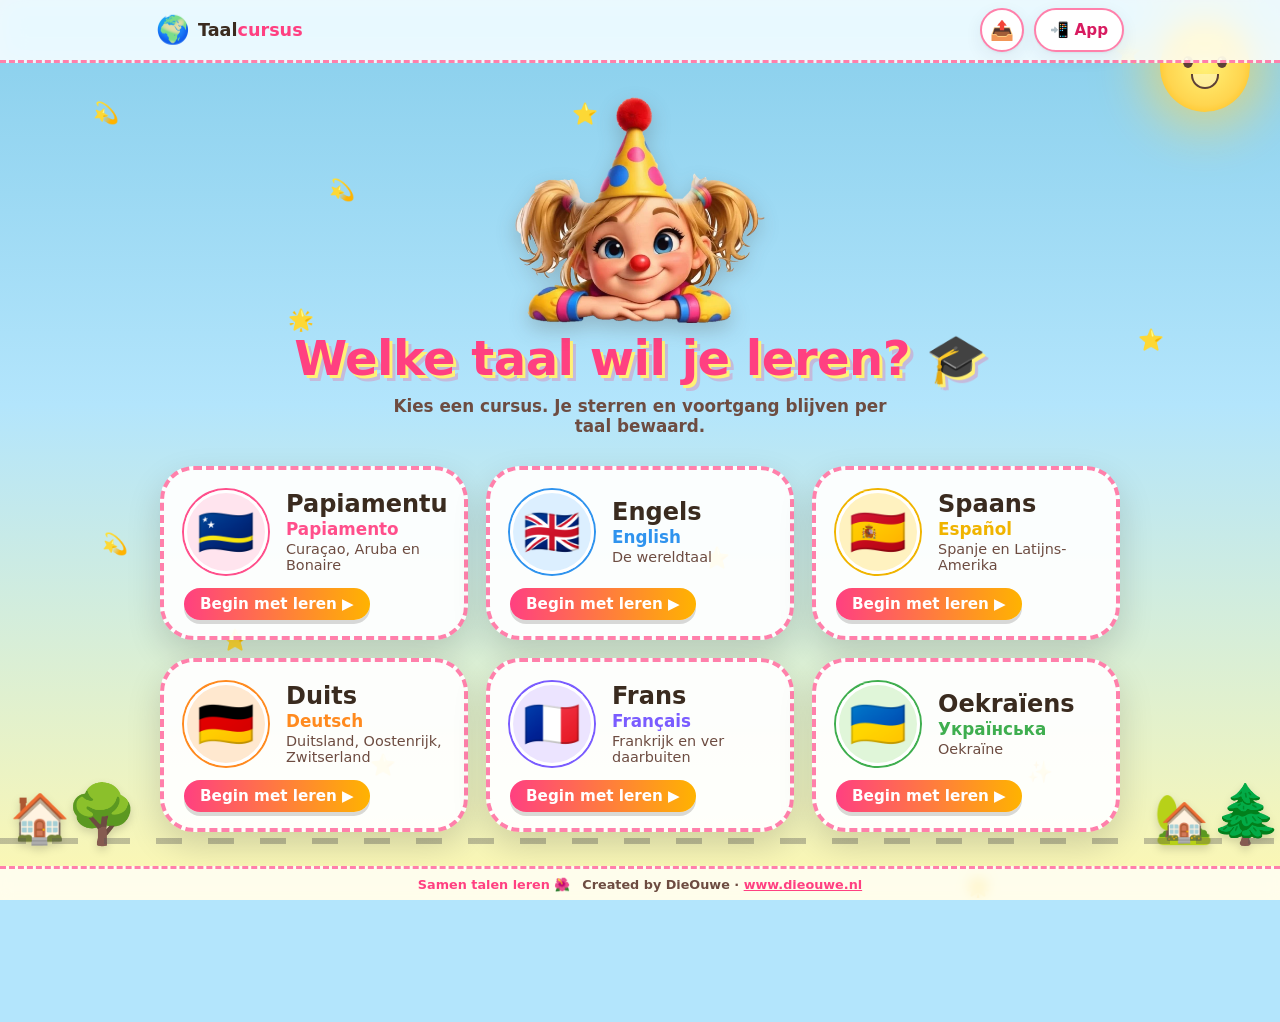
==== commit 82b97aad: "Vlagplaatjes voor Windows, autootjes 5px lager op mobiel Co-Authored-By: Claude Sonnet 5.5 <noreply@" ====
--- a/index.html
+++ b/index.html
@@ -68,6 +68,7 @@
 
 <noscript><p class="noscript">Zet JavaScript aan om een cursus te kiezen.</p></noscript>
 
+<script src="vlaggen.js"></script>
 <script src="cursussen.js"></script>
 <script src="hub.js"></script>
 <script src="sfeer.js"></script>
--- a/kleuren.css
+++ b/kleuren.css
@@ -91,3 +91,9 @@
 .delen-status { min-height: 1.4em; margin-top: 10px; text-align: center; font-weight: 800; color: var(--pink-dark); }
 .delen-verborgen { position: fixed; left: -9999px; top: 0; }
 @media (max-width: 360px) { .delen-lijst { grid-template-columns: 1fr; } }
+
+/* Vlaggen als plaatje (alleen waar de emoji-vlag ontbreekt, bijv. Windows) */
+.vlag .vlag-img { display: block; width: 100%; height: 100%; object-fit: cover; border-radius: 50%; }
+.vlag-groot .vlag-img { width: 4.2rem; height: 2.8rem; object-fit: cover; border-radius: 8px; box-shadow: 0 3px 8px rgba(0, 0, 0, .25); }
+.dialect-btn .vlag-img { width: 1.5em; height: 1em; object-fit: cover; border-radius: 3px; vertical-align: -.12em; }
+@media (max-width: 480px) { .vlag-groot .vlag-img { width: 3rem; height: 2rem; } }
--- a/sfeer.css
+++ b/sfeer.css
@@ -87,7 +87,7 @@
   .sun { width: 70px; height: 70px; right: 12px; }
   .sun .eye { width: 8px; height: 10px; }
   .sun .mouth { width: 22px; height: 12px; border-width: 2px; }
-  .vehicle { font-size: 3.4rem; bottom: 52px; }
+  .vehicle { font-size: 3.4rem; bottom: 47px; }
   .road { bottom: 46px; }
   .vehicle .light { width: 15px; height: 15px; top: -6px; }
   .vlag-popup .vlag-groot { font-size: 2.8rem; }
